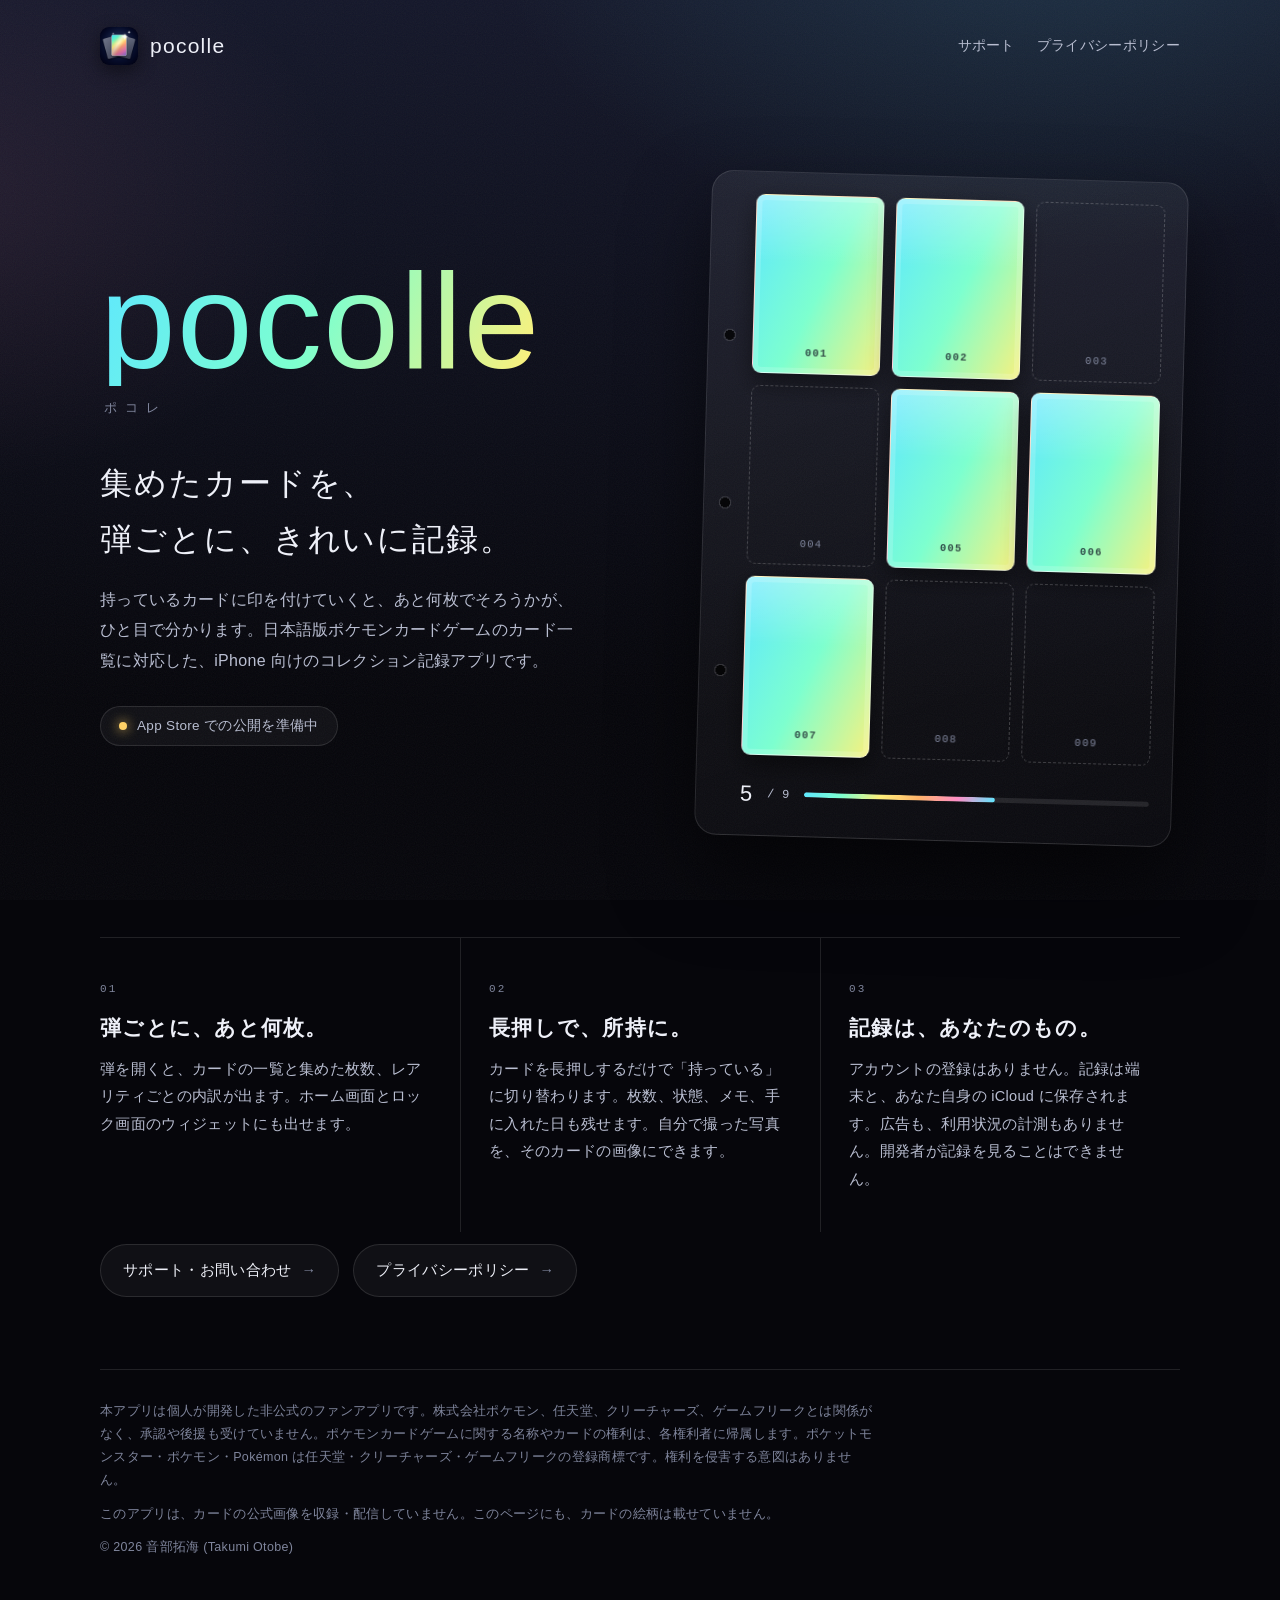
==== index.html @ f37f1896 "紹介・サポート・プライバシーポリシーのページを追加 Co-Authored-By: Claude Fable 5.2 <noreply@anthropic.com>" ====
<!doctype html>
<html lang="ja">
<head>
<meta charset="utf-8">
<meta name="viewport" content="width=device-width, initial-scale=1">
<title>pocolle（ポコレ）— トレカのコレクションを、弾ごとに記録</title>
<meta name="description" content="pocolle（ポコレ）は、トレーディングカードのコレクションを弾ごとに記録する iPhone アプリです。アカウント登録なし、広告なし。記録はあなた自身の iCloud に保存されます。">
<meta name="theme-color" content="#14172a">
<link rel="icon" href="icon-64.png">
<link rel="apple-touch-icon" href="icon-180.png">
<link rel="stylesheet" href="style.css">
</head>
<body>
<div class="wrap">
  <header class="top">
    <a class="brand" href="./" aria-label="pocolle のトップ">
      <img src="icon-180.png" alt="" width="38" height="38">
      <span>pocolle</span>
    </a>
    <nav class="nav" aria-label="ページ">
      <a href="support/">サポート</a>
      <a href="privacy/">プライバシーポリシー</a>
    </nav>
  </header>

  <main>
    <section class="hero">
      <div>
        <h1 class="wordmark">pocolle</h1>
        <p class="reading">ポコレ</p>
        <p class="lead">集めたカードを、<br>弾ごとに、きれいに記録。</p>
        <p class="sub">持っているカードに印を付けていくと、あと何枚でそろうかが、ひと目で分かります。日本語版ポケモンカードゲームのカード一覧に対応した、iPhone 向けのコレクション記録アプリです。</p>
        <p class="status"><i aria-hidden="true"></i>App Store での公開を準備中</p>
      </div>

      <div class="binder" aria-hidden="true">
        <ul class="pockets">
          <li class="pocket own" style="--i:0"><span>001</span></li>
          <li class="pocket own" style="--i:1"><span>002</span></li>
          <li class="pocket" style="--i:2"><span>003</span></li>
          <li class="pocket" style="--i:3"><span>004</span></li>
          <li class="pocket own" style="--i:4"><span>005</span></li>
          <li class="pocket own" style="--i:5"><span>006</span></li>
          <li class="pocket own" style="--i:6"><span>007</span></li>
          <li class="pocket" style="--i:7"><span>008</span></li>
          <li class="pocket" style="--i:8"><span>009</span></li>
        </ul>
        <div class="tally"><b>5</b><span>/ 9</span><div class="bar"><i></i></div></div>
      </div>
    </section>

    <section class="points" aria-label="特長">
      <div class="point">
        <small>01</small>
        <h2>弾ごとに、あと何枚。</h2>
        <p>弾を開くと、カードの一覧と集めた枚数、レアリティごとの内訳が出ます。ホーム画面とロック画面のウィジェットにも出せます。</p>
      </div>
      <div class="point">
        <small>02</small>
        <h2>長押しで、所持に。</h2>
        <p>カードを長押しするだけで「持っている」に切り替わります。枚数、状態、メモ、手に入れた日も残せます。自分で撮った写真を、そのカードの画像にできます。</p>
      </div>
      <div class="point">
        <small>03</small>
        <h2>記録は、あなたのもの。</h2>
        <p>アカウントの登録はありません。記録は端末と、あなた自身の iCloud に保存されます。広告も、利用状況の計測もありません。開発者が記録を見ることはできません。</p>
      </div>
    </section>

    <div class="more">
      <a class="button" href="support/">サポート・お問い合わせ</a>
      <a class="button" href="privacy/">プライバシーポリシー</a>
    </div>
  </main>

  <footer class="foot">
    <p>本アプリは個人が開発した非公式のファンアプリです。株式会社ポケモン、任天堂、クリーチャーズ、ゲームフリークとは関係がなく、承認や後援も受けていません。ポケモンカードゲームに関する名称やカードの権利は、各権利者に帰属します。ポケットモンスター・ポケモン・Pokémon は任天堂・クリーチャーズ・ゲームフリークの登録商標です。権利を侵害する意図はありません。</p>
    <p>このアプリは、カードの公式画像を収録・配信していません。このページにも、カードの絵柄は載せていません。</p>
    <p>© 2026 音部拓海 (Takumi Otobe)</p>
  </footer>
</div>
</body>
</html>
---- style.css ----
/* pocolle（ポコレ）の公開ページ。
   - 外部の読み込みは一切しない（フォント、解析、画像の配信元を使わない）。
   - 見た目は、アプリと同じ濃紺の地に、カードのホロの帯を細く効かせる。 */

:root {
  color-scheme: dark;
  --bg-top: #14172a;
  --bg-bottom: #06060b;
  --ink: #eef0f8;
  --ink-soft: #b9bed1;
  --ink-faint: #7f859c;
  --line: rgba(255, 255, 255, 0.11);
  --panel: rgba(255, 255, 255, 0.045);
  --accent: #7fb2ff;
  --owned: #43d395;
  --gold: #ffd166;
  --foil: linear-gradient(115deg, #5ee7ff 0%, #7dffcf 20%, #fff07a 40%, #ffb36b 60%, #ff8fc7 80%, #5ee7ff 100%);
  --display: "Hiragino Mincho ProN", "Yu Mincho", "YuMincho", "Noto Serif JP", "Noto Serif CJK JP", serif;
  --body: "Hiragino Sans", "Hiragino Kaku Gothic ProN", "Yu Gothic Medium", "Yu Gothic", "Noto Sans JP", sans-serif;
  --latin: "Futura", "Avenir Next", "Century Gothic", "Trebuchet MS", sans-serif;
  --mono: "SF Mono", ui-monospace, "Menlo", "Consolas", monospace;
}

* { box-sizing: border-box; }

html {
  -webkit-text-size-adjust: 100%;
  background: var(--bg-bottom);
}

body {
  margin: 0;
  min-height: 100vh;
  color: var(--ink);
  font-family: var(--body);
  font-size: 16px;
  line-height: 1.9;
  letter-spacing: 0.02em;
  background:
    radial-gradient(900px 520px at 82% -8%, rgba(94, 231, 255, 0.13), transparent 62%),
    radial-gradient(700px 480px at -6% 22%, rgba(255, 143, 199, 0.09), transparent 60%),
    linear-gradient(180deg, var(--bg-top) 0%, var(--bg-bottom) 78%);
  background-attachment: fixed;
}

/* 紙のざらつき（うっすら）。画像ファイルは使わない */
body::before {
  content: "";
  position: fixed;
  inset: 0;
  pointer-events: none;
  opacity: 0.05;
  background-image: url("data:image/svg+xml;utf8,<svg xmlns='http://www.w3.org/2000/svg' width='160' height='160'><filter id='n'><feTurbulence type='fractalNoise' baseFrequency='0.9' numOctaves='2' stitchTiles='stitch'/></filter><rect width='160' height='160' filter='url(%23n)'/></svg>");
}

a { color: var(--accent); text-underline-offset: 0.22em; text-decoration-thickness: 1px; }
a:hover { color: #b7d4ff; }
a:focus-visible, .button:focus-visible { outline: 2px solid var(--accent); outline-offset: 3px; border-radius: 6px; }

.wrap { width: min(1080px, 100% - 48px); margin-inline: auto; position: relative; }

/* ---- 上の帯 */
.top {
  display: flex;
  align-items: center;
  justify-content: space-between;
  flex-wrap: wrap;
  gap: 10px 16px;
  padding: 26px 0 18px;
}
.brand { display: inline-flex; align-items: center; gap: 12px; color: var(--ink); text-decoration: none; }
.brand img { width: 38px; height: 38px; border-radius: 9px; box-shadow: 0 6px 18px rgba(0, 0, 0, 0.45); }
.brand span { font-family: var(--latin); font-size: 21px; letter-spacing: 0.06em; }
.nav { display: flex; gap: 22px; font-size: 14px; }
.nav a { color: var(--ink-soft); text-decoration: none; padding: 6px 0; border-bottom: 1px solid transparent; white-space: nowrap; }
.nav a:hover, .nav a[aria-current="page"] { color: var(--ink); border-bottom-color: var(--ink-faint); }

/* ---- 表紙 */
.hero {
  display: grid;
  grid-template-columns: minmax(0, 1.05fr) minmax(0, 0.95fr);
  gap: clamp(28px, 6vw, 84px);
  align-items: center;
  padding: clamp(36px, 8vw, 92px) 0 clamp(48px, 8vw, 96px);
}
.wordmark {
  margin: 0;
  font-family: var(--latin);
  font-weight: 500;
  font-size: clamp(64px, 12vw, 136px);
  line-height: 0.95;
  letter-spacing: 0.01em;
  background: var(--foil);
  background-size: 220% 100%;
  -webkit-background-clip: text;
  background-clip: text;
  color: transparent;
  animation: foil 9s linear infinite;
}
.reading { margin: 10px 0 0 4px; font-size: 13px; letter-spacing: 0.6em; color: var(--ink-faint); }
.lead {
  margin: 34px 0 0;
  font-family: var(--display);
  font-size: clamp(22px, 3.1vw, 32px);
  line-height: 1.75;
  letter-spacing: 0.06em;
}
.sub { margin: 18px 0 0; color: var(--ink-soft); max-width: 30em; }
.status {
  display: inline-flex;
  align-items: center;
  gap: 10px;
  margin-top: 30px;
  padding: 9px 18px;
  border: 1px solid var(--line);
  border-radius: 999px;
  background: var(--panel);
  font-size: 13.5px;
  line-height: 1.5;
  color: var(--ink-soft);
}
.status i { flex: none; width: 8px; height: 8px; border-radius: 50%; background: var(--gold); box-shadow: 0 0 12px var(--gold); }

/* ---- バインダーの1ページ（絵はすべて CSS。カードの絵柄は使わない） */
.binder {
  position: relative;
  padding: 22px 22px 20px 44px;
  border: 1px solid var(--line);
  border-radius: 22px;
  background: linear-gradient(160deg, rgba(255, 255, 255, 0.07), rgba(255, 255, 255, 0.02));
  box-shadow: 0 40px 80px rgba(0, 0, 0, 0.5);
  transform: rotate(1.6deg);
}
.binder::before {
  /* とじ穴 */
  content: "";
  position: absolute;
  left: 15px;
  top: 12%;
  bottom: 12%;
  width: 12px;
  background: radial-gradient(circle at 50% 50%, rgba(0, 0, 0, 0.75) 0 5px, rgba(255, 255, 255, 0.14) 5px 6px, transparent 6.5px) 0 0 / 12px 33.33% repeat-y;
}
.pockets { display: grid; grid-template-columns: repeat(3, 1fr); gap: 12px; margin: 0; padding: 0; list-style: none; }
.pocket {
  position: relative;
  aspect-ratio: 63 / 88;
  border-radius: 9px;
  border: 1px dashed rgba(255, 255, 255, 0.2);
  opacity: 0;
  transform: translateY(10px);
  animation: settle 0.7s cubic-bezier(0.2, 0.8, 0.2, 1) forwards;
  animation-delay: calc(var(--i) * 70ms + 150ms);
}
.pocket span {
  position: absolute;
  left: 0;
  right: 0;
  bottom: 9px;
  text-align: center;
  font-family: var(--mono);
  font-size: 10.5px;
  letter-spacing: 0.12em;
  color: var(--ink-faint);
}
.pocket.own {
  border: 1px solid rgba(255, 255, 255, 0.55);
  background:
    linear-gradient(180deg, rgba(255, 255, 255, 0.34), rgba(255, 255, 255, 0) 38%),
    var(--foil);
  background-size: 100% 100%, 260% 260%;
  box-shadow: 0 10px 24px rgba(0, 0, 0, 0.45), inset 0 0 0 5px rgba(255, 255, 255, 0.16);
  animation:
    settle 0.7s cubic-bezier(0.2, 0.8, 0.2, 1) forwards,
    shimmer 7s ease-in-out infinite;
  animation-delay: calc(var(--i) * 70ms + 150ms), calc(var(--i) * -900ms);
}
.pocket.own span { color: rgba(10, 14, 30, 0.72); font-weight: 600; }
.tally { display: flex; align-items: center; gap: 14px; margin-top: 18px; font-family: var(--mono); font-size: 12px; color: var(--ink-soft); }
.tally b { font-family: var(--latin); font-size: 22px; font-weight: 500; color: var(--ink); letter-spacing: 0.04em; }
.bar { flex: 1; height: 5px; border-radius: 3px; background: rgba(255, 255, 255, 0.1); overflow: hidden; }
.bar i { display: block; height: 100%; width: 55.6%; border-radius: 3px; background: var(--foil); }

/* ---- 特長 */
.points { display: grid; grid-template-columns: repeat(3, 1fr); gap: 0; border-top: 1px solid var(--line); }
.point { padding: 34px 28px 38px 0; }
.point + .point { padding-left: 28px; border-left: 1px solid var(--line); }
.point small { font-family: var(--mono); font-size: 11px; letter-spacing: 0.2em; color: var(--ink-faint); }
.point h2 { margin: 10px 0 10px; font-family: var(--display); font-size: 21px; font-weight: 600; letter-spacing: 0.06em; line-height: 1.6; }
.point p { margin: 0; font-size: 14.5px; color: var(--ink-soft); }

.more { display: flex; flex-wrap: wrap; gap: 14px; padding: 12px 0 72px; }
.button {
  display: inline-flex;
  align-items: center;
  gap: 10px;
  padding: 12px 22px;
  border-radius: 999px;
  border: 1px solid var(--line);
  background: var(--panel);
  color: var(--ink);
  text-decoration: none;
  font-size: 14.5px;
  transition: border-color 0.2s, transform 0.2s;
}
.button:hover { color: var(--ink); border-color: rgba(255, 255, 255, 0.4); transform: translateY(-1px); }
.button::after { content: "→"; color: var(--ink-faint); }

/* ---- 文書のページ（サポート、プライバシーポリシー） */
.doc { width: min(720px, 100% - 48px); margin-inline: auto; padding: clamp(28px, 6vw, 64px) 0 72px; }
.doc .kicker { font-family: var(--mono); font-size: 11.5px; letter-spacing: 0.24em; color: var(--ink-faint); }
.doc h1 { margin: 12px 0 8px; font-family: var(--display); font-size: clamp(28px, 5vw, 40px); font-weight: 600; letter-spacing: 0.08em; line-height: 1.5; }
.doc .updated { margin: 0 0 8px; font-size: 13.5px; color: var(--ink-faint); }
.doc .intro { margin: 26px 0 0; font-size: 17px; color: var(--ink); }
.doc h2 {
  position: relative;
  margin: 56px 0 14px;
  padding-top: 22px;
  font-family: var(--display);
  font-size: 21px;
  font-weight: 600;
  letter-spacing: 0.06em;
  line-height: 1.6;
}
.doc h2::before { content: ""; position: absolute; left: 0; top: 0; width: 56px; height: 2px; border-radius: 2px; background: var(--foil); }
.doc h3 { margin: 30px 0 6px; font-size: 16px; font-weight: 700; letter-spacing: 0.04em; }
.doc p, .doc li { color: var(--ink-soft); }
.doc p { margin: 10px 0; }
.doc ul { margin: 10px 0; padding-left: 1.3em; }
.doc li { margin: 4px 0; }
.doc li::marker { color: var(--ink-faint); }
.doc strong { color: var(--ink); font-weight: 700; }

.card {
  margin: 22px 0 0;
  padding: 22px 24px;
  border: 1px solid var(--line);
  border-radius: 16px;
  background: var(--panel);
}
.card p { margin: 4px 0; }
.card .name { color: var(--ink); font-size: 17px; }
.note { font-size: 13.5px; color: var(--ink-faint); }

/* ---- 下の帯 */
.foot { border-top: 1px solid var(--line); padding: 30px 0 56px; font-size: 12.5px; line-height: 1.85; color: var(--ink-faint); }
.foot p { margin: 0 0 10px; max-width: 62em; }
.foot .links { display: flex; flex-wrap: wrap; gap: 18px; margin: 0 0 18px; font-size: 13.5px; }
.foot .links a { color: var(--ink-soft); }

@keyframes foil { to { background-position: 220% 0; } }
@keyframes shimmer { 0%, 100% { background-position: 0 0, 0% 30%; } 50% { background-position: 0 0, 100% 70%; } }
@keyframes settle { to { opacity: 1; transform: none; } }

@media (max-width: 820px) {
  .hero { grid-template-columns: 1fr; }
  .binder { transform: none; max-width: 420px; }
  .points { grid-template-columns: 1fr; }
  .point, .point + .point { padding: 26px 0; border-left: 0; }
  .point + .point { border-top: 1px solid var(--line); }
  .nav { gap: 18px; font-size: 13px; }
}

@media (prefers-reduced-motion: reduce) {
  .wordmark, .pocket, .pocket.own { animation: none; }
  .pocket { opacity: 1; transform: none; }
  .button { transition: none; }
}
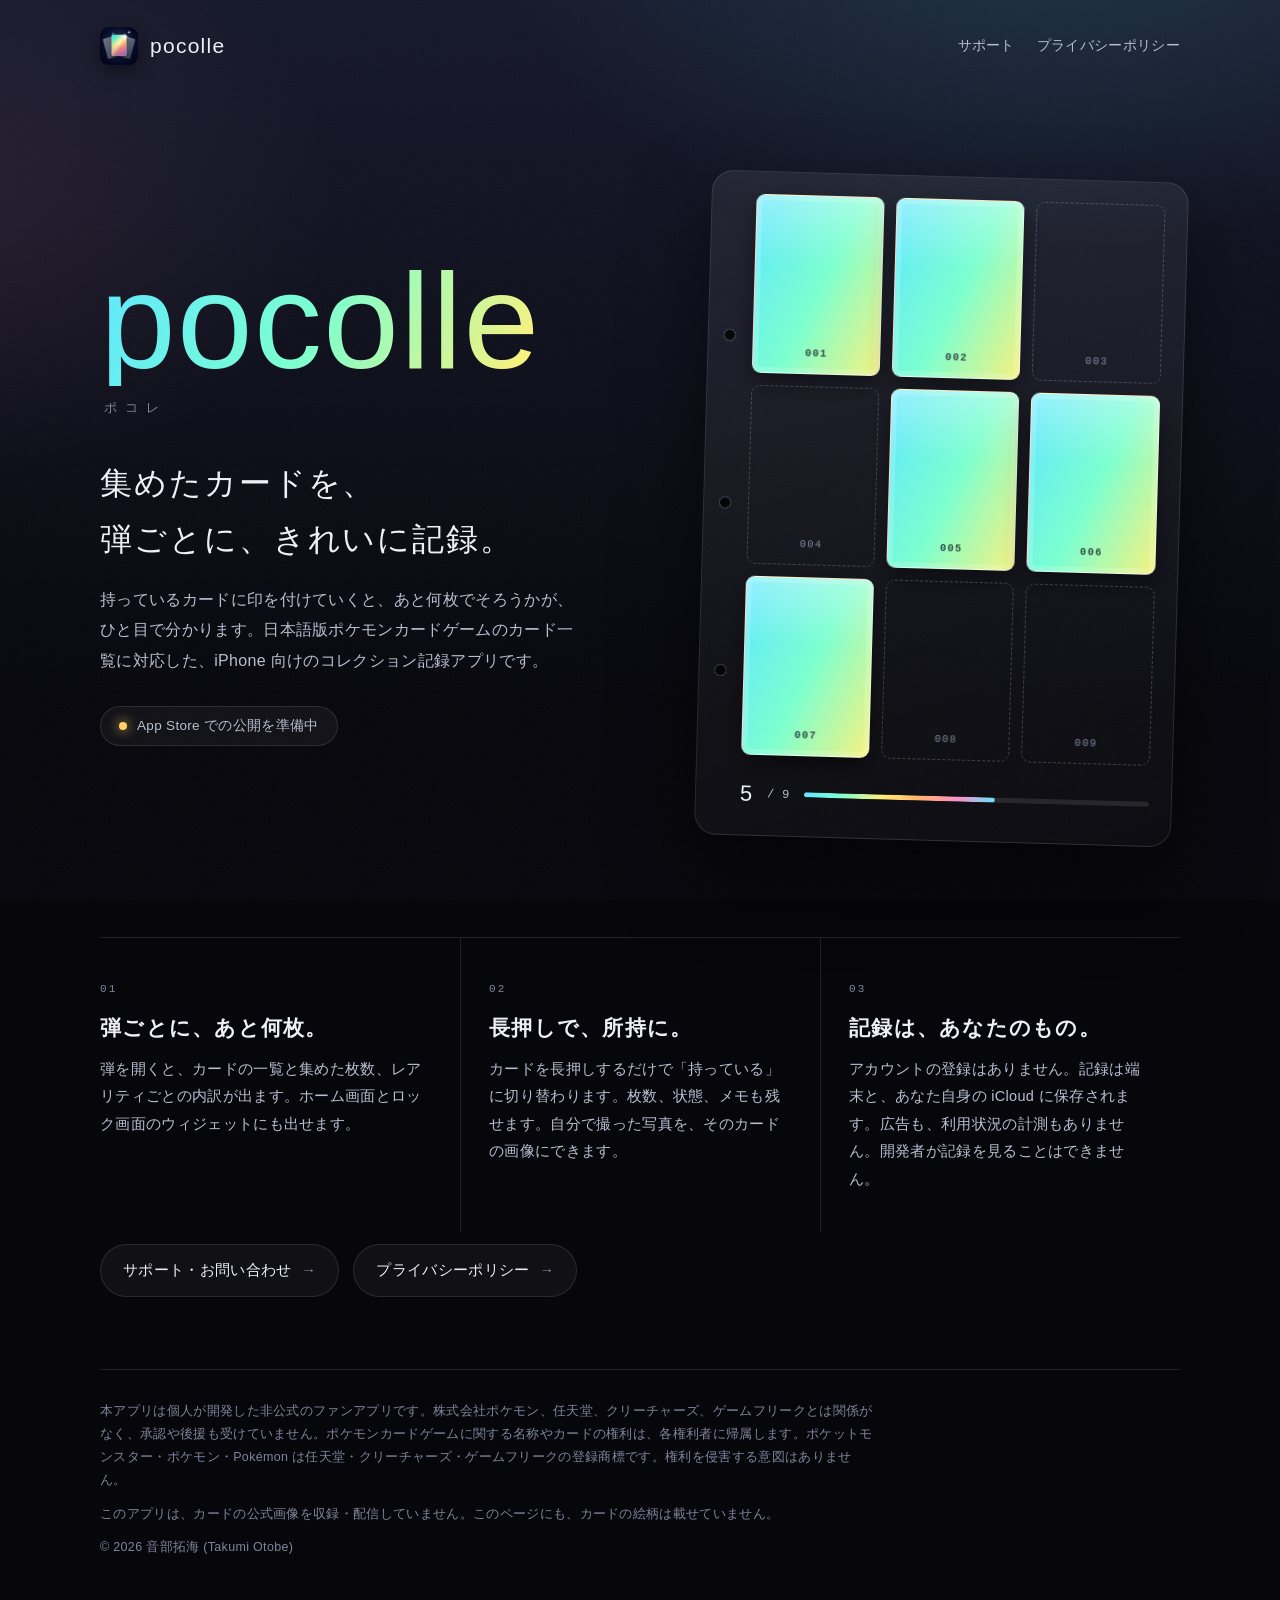
==== commit 13c21f52: "アプリの動きと食い違っていた記述を直す - 紹介：「手に入れた日も残せます」を外した（日付は自動で入り、画面で見たり変えたりできない） - プライバシーポリシー 3：同期をオフにしても、それまでに i" ====
--- a/index.html
+++ b/index.html
@@ -58,7 +58,7 @@
       <div class="point">
         <small>02</small>
         <h2>長押しで、所持に。</h2>
-        <p>カードを長押しするだけで「持っている」に切り替わります。枚数、状態、メモ、手に入れた日も残せます。自分で撮った写真を、そのカードの画像にできます。</p>
+        <p>カードを長押しするだけで「持っている」に切り替わります。枚数、状態、メモも残せます。自分で撮った写真を、そのカードの画像にできます。</p>
       </div>
       <div class="point">
         <small>03</small>
--- a/style.css
+++ b/style.css
@@ -205,6 +205,10 @@
 }
 .button:hover { color: var(--ink); border-color: rgba(255, 255, 255, 0.4); transform: translateY(-1px); }
 .button::after { content: "→"; color: var(--ink-faint); }
+.button.primary { background: var(--ink); border-color: transparent; color: #0b0d18; font-weight: 700; }
+.button.primary:hover { color: #0b0d18; background: #ffffff; }
+.button.primary::after { content: "↗"; color: rgba(11, 13, 24, 0.55); }
+.cta { margin: 16px 0 12px !important; }
 
 /* ---- 文書のページ（サポート、プライバシーポリシー） */
 .doc { width: min(720px, 100% - 48px); margin-inline: auto; padding: clamp(28px, 6vw, 64px) 0 72px; }
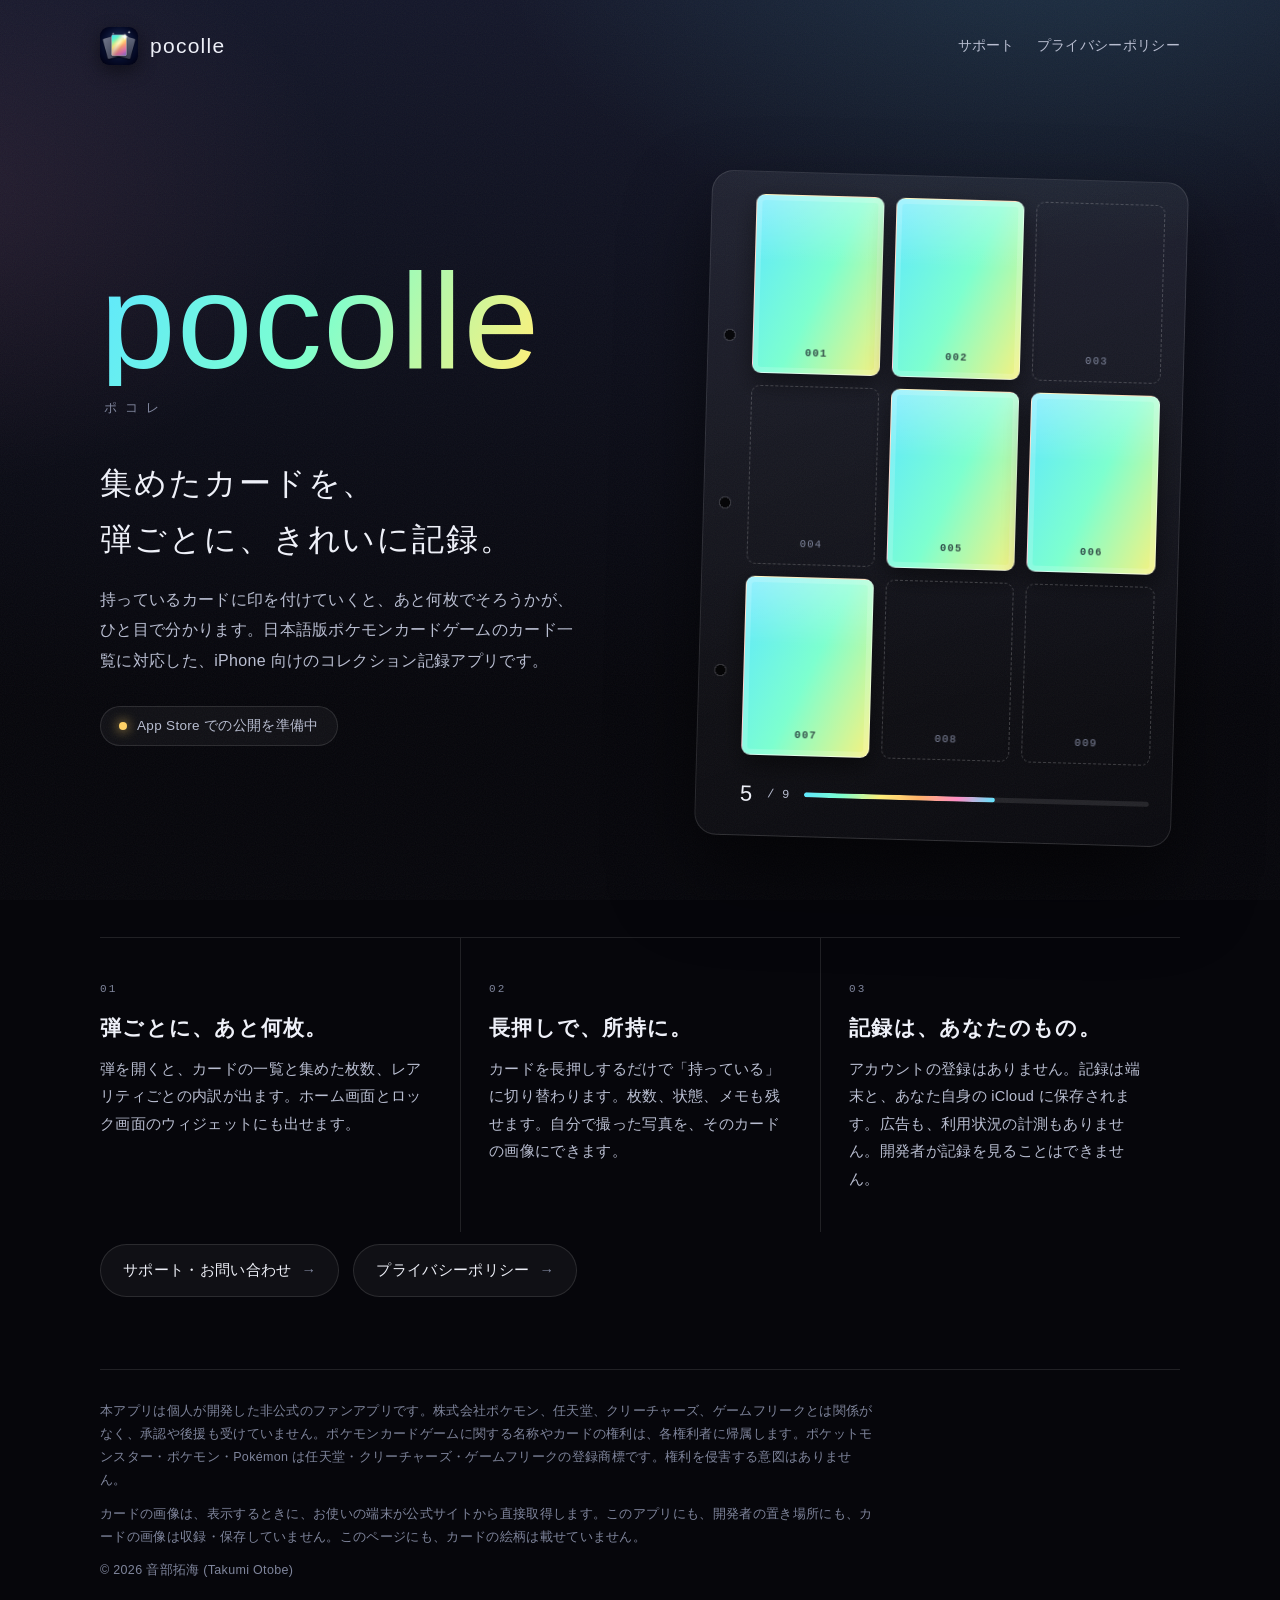
==== commit c94bc796: "公式画像の表示と、カードの一覧の配信について書き直す" ====
--- a/index.html
+++ b/index.html
@@ -75,7 +75,7 @@
 
   <footer class="foot">
     <p>本アプリは個人が開発した非公式のファンアプリです。株式会社ポケモン、任天堂、クリーチャーズ、ゲームフリークとは関係がなく、承認や後援も受けていません。ポケモンカードゲームに関する名称やカードの権利は、各権利者に帰属します。ポケットモンスター・ポケモン・Pokémon は任天堂・クリーチャーズ・ゲームフリークの登録商標です。権利を侵害する意図はありません。</p>
-    <p>このアプリは、カードの公式画像を収録・配信していません。このページにも、カードの絵柄は載せていません。</p>
+    <p>カードの画像は、表示するときに、お使いの端末が公式サイトから直接取得します。このアプリにも、開発者の置き場所にも、カードの画像は収録・保存していません。このページにも、カードの絵柄は載せていません。</p>
     <p>© 2026 音部拓海 (Takumi Otobe)</p>
   </footer>
 </div>
